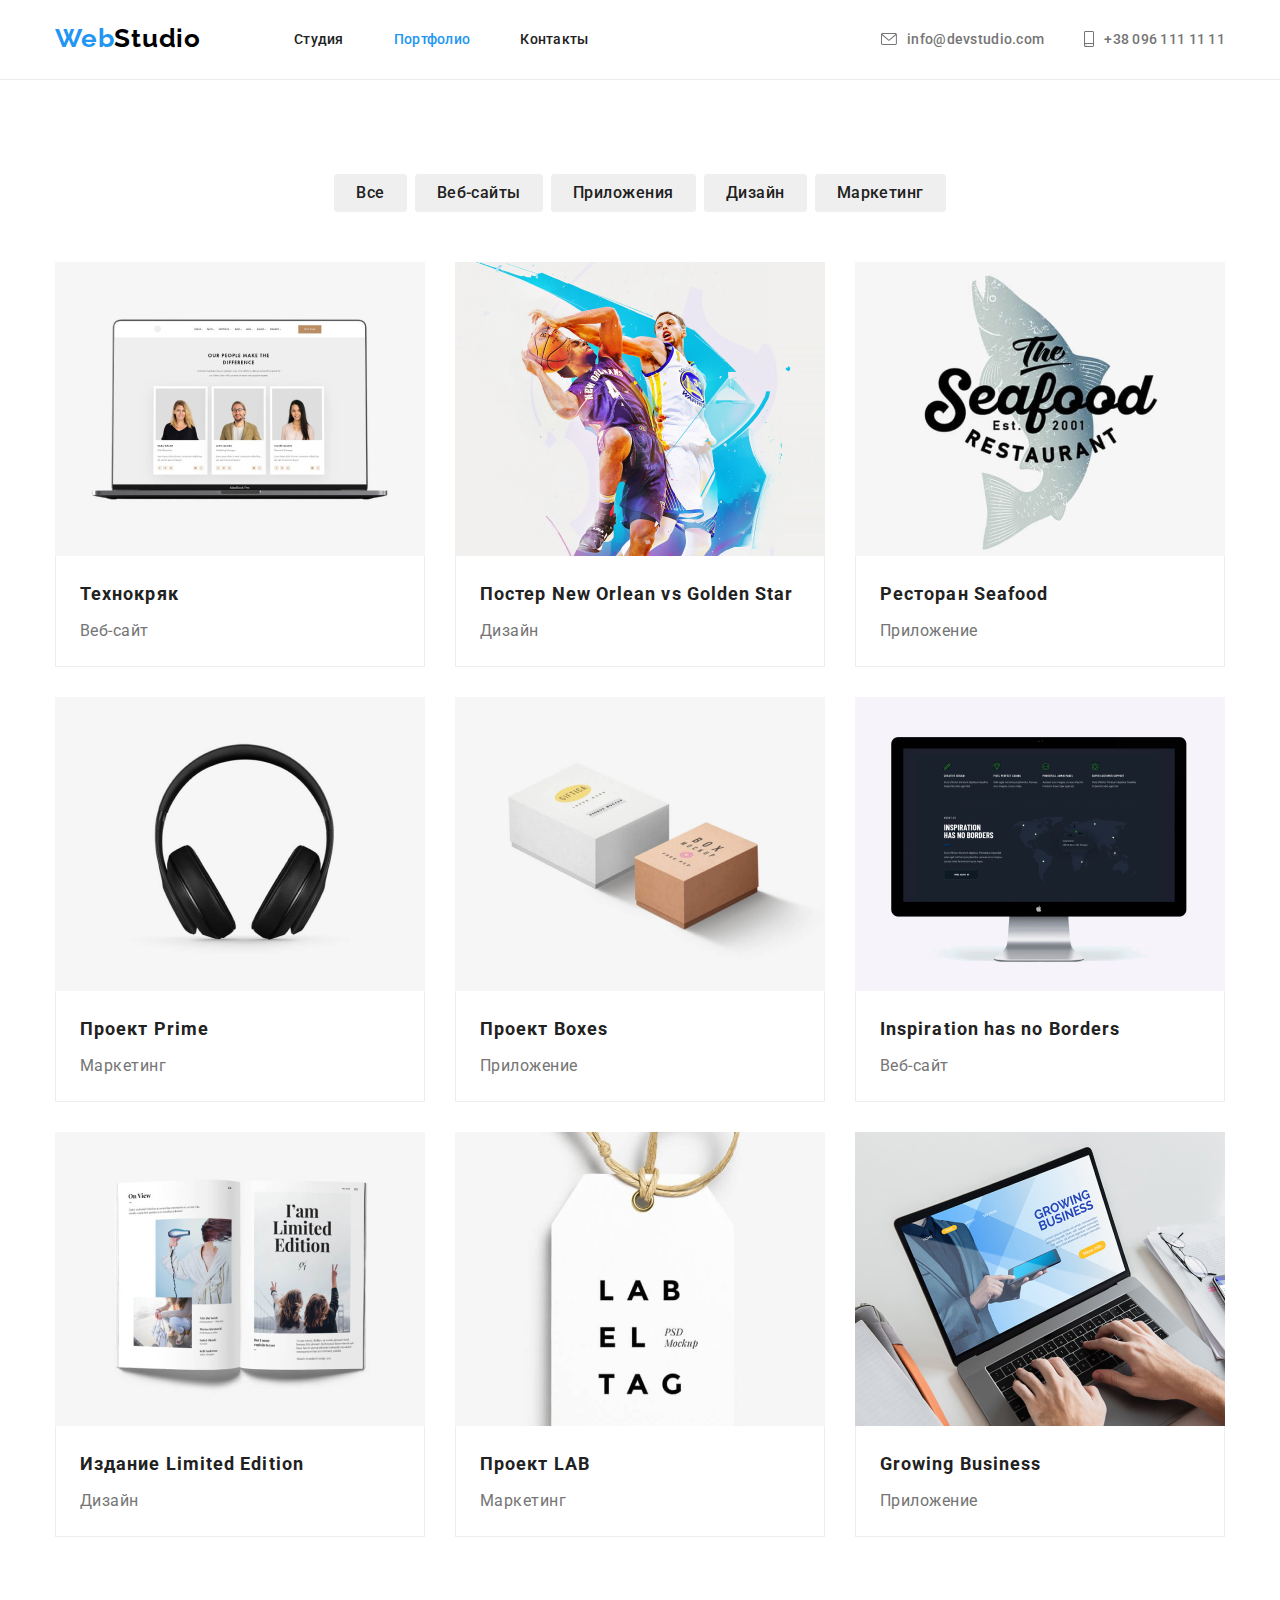
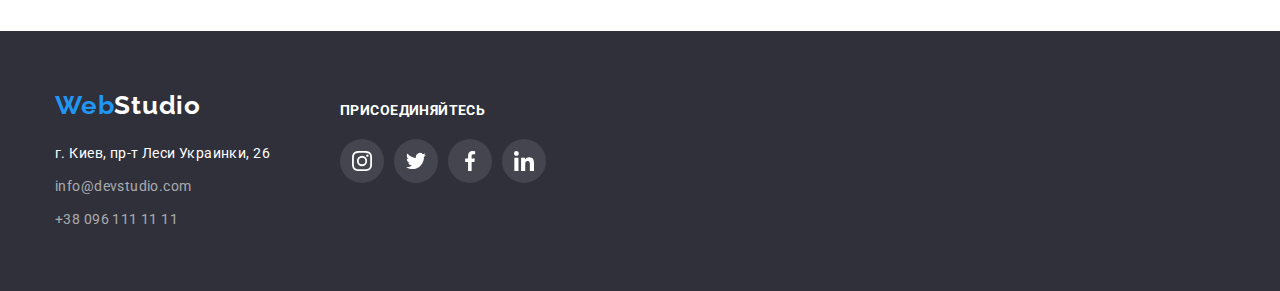
==== portfolio.html @ a2dde5da "Стартовый коммит" ====
<!DOCTYPE html>
<html lang="ru">
<head>
    <meta charset="UTF-8">
    <meta name="viewport" content="width=device-width, initial-scale=1.0">
    <title>Portfolio</title>
    <link rel="stylesheet" href="https://cdnjs.cloudflare.com/ajax/libs/modern-normalize/1.0.0/modern-normalize.css">
    <link href="https://fonts.googleapis.com/css2?family=Raleway:wght@700&family=Roboto:wght@400;500;700;900&display=swap" rel="stylesheet">
    <link rel="stylesheet" href="./css/style.css">
</head>
<body>
    <!--HEADER-->

    <header class="header">
        <div class="container">
        <nav class="navigation">
        <a class="logo" href="./index.html" aria-label="Logotype"> <span class="logo-web">Web</span>Studio</a>
        <ul class="navigation-list">
          <li class="navigation-list-item"><a class="navigation-list-link" href="./index.html">Студия</a></li>
          <li class="navigation-list-item"><a class="navigation-list-link current" href="./portfolio.html">Портфолио</a></li>
          <li class="navigation-list-item"><a class="navigation-list-link " href="">Контакты</a></li>
        </ul>
      </nav>
      <ul class="header-contacts">
          <li class="header-contacts-item"> 
            <a class="header-mail-link" href="mailto:info@devstudio.com">
              <svg class="envelope-svg" width="16px" height="12px">
               <use href="./img/sprite.svg#envelope"></use>
              </svg>
                info@devstudio.com 
            </a>
          </li>
          <li class="header-contacts-item">
            <a class="header-tel-link" href="tel:+380961111111">
              <svg class="smartphone-svg" width="10px" height="16px">
                <use href="./img/sprite.svg#smartphone"></use>
               </svg>
                +38 096 111 11 11
            </a>
          </li>
      </ul>
       </div>
     </header>

      <!-- MAIN -->
      <main>
        <section class="portfolio">
            <div class="container">
            <h1 hidden> Портфолио </h1>
            <ul class="portfolio-filter">
                <li class="button">
                    <button type="button" class="portfolio-filter-btn">Все</button>
                </li>
                <li class="button">
                    <button type="button" class="portfolio-filter-btn" >Веб-сайты</button>
                </li>
                <li class="button">
                    <button type="button" class="portfolio-filter-btn">Приложения</button>
                </li>
                <li class="button">
                    <button type="button" class="portfolio-filter-btn">Дизайн</button>
                </li>
                <li class="button">
                    <button type="button" class="portfolio-filter-btn">Маркетинг</button>
                </li>
            </ul>
            
            <ul class="portfolio-list">
                <li class="portfolio-list-item">
                <a class="portfolio-list-link" href="">
                  <img class="portfolio-list-image" src="./img/project1.jpg" alt="ноутбук" width="370" height="294">
                  <div class="list-container">
                  <h2 class="portfolio-list-title">Технокряк</h2>
                  <p class="portfolio-list-text" >Веб-сайт</p>
                </div>
                </a>
                </li>
                <li  class="portfolio-list-item" >
                <a class="portfolio-list-link" href="">
                  <img src="./img/project2.jpg" alt="баскетболисты" width="370" height="294">
                  <div class="list-container">
                  <h2 class="portfolio-list-title" >Постер <span lang="en"> New Orlean vs Golden Star</span></h2>
                  <p class="portfolio-list-text">Дизайн</p>
                </div>
                </a>
                </li>
                <li class="portfolio-list-item">
                <a class="portfolio-list-link" href="">
                    <img src="./img/project3.jpg" alt="акула" width="370" height="294">
                    <div class="list-container">
                    <h2  class="portfolio-list-title" >Ресторан <span lang="en">Seafood</span></h2>
                    <p class="portfolio-list-text">Приложение</p>
                </div>
                </a>
                </li>
                <li class="portfolio-list-item">
                <a class="portfolio-list-link" href="">
                    <img src="./img/project4.jpg" alt="наушники" width="370" height="294">
                    <div class="list-container">
                    <h2 class="portfolio-list-title" >Проект <span lang="en">Prime</span></h2>
                    <p class="portfolio-list-text">Маркетинг</p>
                </div>
                </a>
                </li>
                <li class="portfolio-list-item">
                <a class="portfolio-list-link" href="">
                    <img src="./img/project5.jpg" alt="коробки" width="370" height="294">
                    <div class="list-container">
                    <h2 class="portfolio-list-title" >Проект <span lang="en">Boxes</span></h2>
                    <p class="portfolio-list-text">Приложение</p>
                </div>
                </a>
                </li>
            
                <li class="portfolio-list-item">
                <a class="portfolio-list-link" href="">
                    <img src="./img/project6.jpg" alt="монитор" width="370" height="294">
                    <div class="list-container">
                    <h2 class="portfolio-list-title"  lang="en">Inspiration has no Borders</h2>
                    <p class="portfolio-list-text">Веб-сайт</p>
                </div>
                </a>
                </li>
                <li class="portfolio-list-item">
                    <a class="portfolio-list-link" href="">
                    <img src="./img/project7.jpg" alt="журнал" width="370" height="294">
                    <div class="list-container">
                    <h2 class="portfolio-list-title" >Издание <span lang="en"> Limited Edition</span></h2>
                    <p class="portfolio-list-text">Дизайн</p>
                </div>
                </a>
                </li>
                <li class="portfolio-list-item">
                    <a class="portfolio-list-link" href="">
                    <img src="./img/project8.jpg" alt="ярлык" width="370" height="294">
                    <div class="list-container">
                    <h2 class="portfolio-list-title" >Проект <span lang="en"> LAB </span></h2>
                    <p class="portfolio-list-text">Маркетинг</p>
                </div>
                </a>
                </li>
                <li class="portfolio-list-item">
                 <a class="portfolio-list-link" href="">
                    <img src="./img/project9.jpg" alt="работают на ноутбуке" width="370" height="294">
                    <div class="list-container">
                    <h2 class="portfolio-list-title" lang="en">Growing Business</h2>
                    <p class="portfolio-list-text">Приложение</p>
                </div>
                </a>
                </li>
            </ul>
        </div>
        </section>
      </main>

       <!--FOOTER-->

       <footer class="footer">
        <div class="container container-footer">
          <div class="footer-contacts">
          <a class="logo webstudio" href="./index.html" aria-label="Logotype"><span class="logo-web">Web</span><span class="logo-footer">Studio</span></a>
          <address class="address">
           
            <ul class="address-footer">
              <li class="address-footer-item"> г. Киев, пр-т Леси Украинки, 26</li>
              <li class="address-footer-item"><a class="footer-mail-link" href="mailto:info@devstudio.com">info@devstudio.com</a></li>
              <li class="address-footer-item"><a class="footer-tel-link" href="tel:+380961111111">+38 096 111 11 11</a> </li>
           </ul>       
        </address>
      </div>
        <div class="footer-connections">
          <h2>присоединяйтесь</h2>
          <ul class="social-list-footer">
            <li class="item-link-footer"><a class="social-link-footer" href=""><svg class="social-svg" width="20px" height="20px">
              <use href="./img/sprite.svg#instagram"></use>
            </svg></a></li>
            <li class="item-link-footer"><a class="social-link-footer" href=""><svg class="social-svg" width="20px" height="20px">
              <use href="./img/sprite.svg#twitter"></use>
            </svg></a></li>
            <li class="item-link-footer"><a class="social-link-footer" href=""><svg class="social-svg" width="20px" height="20px">
              <use href="./img/sprite.svg#facebook"></use>
            </svg></a></li>
            <li class="item-link-footer"><a class="social-link-footer" href=""><svg class="social-svg" width="20px" height="20px">
              <use href="./img/sprite.svg#linkedin"></use>
            </svg></a></li>
          </ul>
          </div>
      </div>
      </footer>
</body>
</html>
---- css/style.css ----
:root {
    --main-font: "Roboto", sans-serif;
    --secondary-font: "Raleway", sans-serif;
    --primary-text-color: #757575;
    --secondary-text-color: #212121;
    --title-text-color: #FFFFFF;
    --accent-color: #2196F3;
    --bg-color: #2F303A;
    }    

    *,
    *::before,
    *::after {
      margin: 0;
      padding: 0;
    }

body {
    font-family: var(--main-font);
    font-style: normal;

}
ul{
      list-style: none;
}

a{
    text-decoration: none;
}

img{
    display: block;
}
    

.container{
    margin-left: auto;
    margin-right: auto;
    width: 1200px;
    padding-right: 15px ;
    padding-left: 15px;
    }

/*-----START HEADER-------*/

.header{
    height: 80px;
    padding: 24px 0px;
    border-bottom: 1px solid #ececec;
}

.header .container{
    display: flex;
    }
    
.logo{
    font-family: var(--secondary-font);
    font-weight: 700;
    font-size: 26px;
    line-height: 1,20;
    letter-spacing: 0.03em;
    color: #000000;
    
}
.logo-web{
    color: var(--accent-color);
}

.navigation{
    display: flex;
    align-items: center;
    
    
}
.navigation-list{
    display: flex;
    margin-left: 93px;
}

.navigation-list-item{

    margin-right: 50px;
    }
.navigation-list-item:last-child{
    margin-right: 0;
}
.navigation .navigation-list-link.current{
    color: var(--accent-color);
   }


.navigation-list-link{
    
    font-weight: 500;
    font-size: 14px;
    line-height: 1,15;
    letter-spacing: 0.02em;
    color: var(--secondary-text-color);
}

 

.navigation-list-link:hover,
.navigation-list-link:focus{
color: var(--accent-color); 
}
 
.header-contacts{
    display: flex;
    align-items: center;
    margin-left:auto;
    }

.header-contacts-item{
    
    margin-right: 40px;
    
}


.header-contacts-item:last-child{
margin-right: 0;
}

.header-mail-link{
    display: flex;
    align-items: center;
}
.envelope-svg{
    
    margin-right: 10px;
    fill: currentcolor;
    
}
.header-tel-link{
    display: flex;
    align-items: center;
}
.smartphone-svg{
    margin-right: 10px;
    fill: currentcolor;
}
.envelope-svg:hover,
.envelope-svg:focus,
.smartphone-svg:hover,
.smartphone-svg:focus{

    fill: var(--accent-color);
}

.header-tel-link,
.header-mail-link{
font-weight: 500;
font-size: 14px;
line-height: 1,15;
letter-spacing: 0.02em;
color: var(--primary-text-color);
}


.header-tel-link:hover,
.header-tel-link:focus,
.header-mail-link:hover,
.header-mail-link:focus {
color: var(--accent-color);
}

/*------END HEADER--------*/

/*--------START HERO----------*/

.overlay{
    height: 600px;
    max-width: 1600px;
    margin-left: auto;
    margin-right: auto;
    background-color: #C4C4C4;
    background-image: linear-gradient(
      to right,
      rgba(47, 48, 58, 0.4),
      rgba(47, 48, 58, 0.4)
    ),
     url(../img/bground.jpg);
    background-repeat: no-repeat;
    background-size: cover;
    background-position: center;
}
.hero{
    padding-top: 200px;
    text-align: center;
 
 
}

.hero-title{
    margin-bottom: 30px;
 

    font-size: 44px;
    line-height: 1.37;
    text-align: center;
    letter-spacing: 0.06em;
    text-transform: uppercase;
    color: var(--title-text-color);
    font-weight: 900;
}
.hero-button{
display: inline-block;
 border: 0px;
 border-radius: 4px;
padding: 11px 32px;
box-shadow: 0px 4px 4px rgba(0, 0, 0, 0.15);
border-radius: 4px;
min-width: 200px;

font-weight: 700;
font-size: 16px;
line-height: 1.88;
align-items: center;
letter-spacing: 0.06em;
color: var(--title-text-color);
background-color:var(--accent-color);
}


/*--------END HERO------------*/

/*--------START FEATURES-------*/
.features{
  padding-top: 94px;  
  padding-bottom: 94px ;
}
.features-list{
    display: flex; 
}
.features-list-item::before {
    display: block; 
    content: '';
    height: 120px;
    background: #f5f4fa;
    border-radius: 4px;
    margin-bottom: 30px;
    background-repeat: no-repeat;
    background-position: center;
  }

  .icon-1::before {
    background-image: url(../img/antenna.svg);
  }
  .icon-2::before {
    background-image: url(../img/clock.svg);
  }
  .icon-3::before {
    background-image: url(../img/diagram.svg);
  }
  .icon-4::before {
    background-image: url(../img/astronaut.svg);
  }
  

.features-list-item:not(:last-child){
    margin-right:30px;
}

.features-list-item{
    
    width: 270px;
    }


.features-subtitle{
margin-bottom: 10px; 

font-weight: 700;
font-size: 14px;
line-height: 1.50;
letter-spacing: 0.03em;
text-transform: uppercase;
color: var(--secondary-text-color);
}
.features-text{
  
font-weight: 400;
font-size: 14px;
line-height: 1.73;
letter-spacing: 0.03em;
color: var(--primary-text-color);
}

/*--------END FEATURES-------*/

/*------START WHAT WE DO----------*/

.examples{
    padding-bottom: 94px;
     
}

.examples-list{
    display: flex;
    justify-content: space-between;
}
.examples-titles{
margin-bottom: 50px;

font-weight: 700;
font-size: 36px;
line-height: 1.17;
text-align: center;
letter-spacing: 0.03em;
color: var(--secondary-text-color);
}

/*------END WHAT WE DO----------*/

/*------START OUR TEAM----------*/

.team{
    padding-top: 94px;
    padding-bottom: 94px;
    background: #F5F4FA;
    
}

.team-title{

margin-bottom: 50px;


font-weight: 700;
font-size: 36px;
line-height: 1.17;
text-align: center;
letter-spacing: 0.03em;
color: var(--secondary-text-color);
}

.team-list{
    display: flex;
    justify-content: space-between;
}
.teammate-item{
    


    background: #FFFFFF;
    box-shadow: 0px 1px 3px rgba(0, 0, 0, 0.12), 0px 1px 1px rgba(0, 0, 0, 0.14),
    0px 2px 1px rgba(0, 0, 0, 0.2);
    border-radius: 0px 0px 4px 4px;
}

.teammate-item h3{
    
 text-align: center;

}
.teammate-name{
margin-top: 30px;
margin-bottom: 10px;

font-weight: 500;
font-size: 16px;
line-height: 1.19;
letter-spacing: 0.03em;
color: var(--secondary-text-color);
}
.teammate-position{
margin-bottom: 16px;
font-weight: 400;
font-size: 16px;
line-height: 1.19;
letter-spacing: 0.03em;
text-align: center;
color: var(--primary-text-color);
}
.social-list {

    display: flex;
    justify-content: space-evenly;
    padding: 0;
    margin: 0;
  
  }
  
  .social-list-link {
    display: flex;
    justify-content: center;
    align-items: center;
    width: 44px;
    height: 44px;
    border-radius: 50%;
    fill: #AFB1B8;
  
  }
  
  .social-list-link:hover,
  .social-list-link:focus {
  
    background-color: var(--accent-color);
  
  }
  
  .social-list-link:hover .social-svg,
  .social-list-link:focus .social-svg {
  
    fill: #ffffff;
  }
  
.description-container{
    padding-bottom: 30px;
}

/*------END OUR TEAM----------*/

/*--------START CLIENTS--------*/
.clients-section {
    padding-bottom: 94px;
    padding-top: 94px ;
}
  
.clients-title {
    font-weight: bold;
    font-size: 36px;
    line-height: 1.16;
    letter-spacing: 0.03em;
    color: var(--secondary-text-color);
    text-align: center;
    margin: 0px;
    padding: 0px;
    margin-bottom: 50px;
    
  }
  .clients-list {
    display: flex;
    justify-content: space-between;
    margin: 0px;
    padding: 0px;
  }
  .clients-item {
        
    Width: 170px;
    Height: 90px;
  }
  .clients-link:hover,
  .clients-link:focus {
    border: 1px solid var(--accent-color);
    border-radius: 4px;
    color: var(--accent-color);
    
  }
  .clients-link {
    display: flex;
    justify-content: center;
    align-items: center;
    Width: 170px;
    Height: 90px;
    color: #757575;
    border: 1px solid #AFB1B8;
    border-radius: 4px;
  }
  .clients-icon {
    fill: currentcolor;
  }
  
/*--------END CLIENTS---------*/

/*------STARt FOOTER---------*/

.footer{
  background-color: var(--bg-color);
}
.container-footer{
    display: flex;
    margin-left: auto;
    margin-right: auto;
    padding-bottom: 60px;
    padding-top: 60px;
}
.footer-contacts{
    margin-right: 70px;
}

.logo-footer{
    color: #FFFFFF;
}
.webstudio{
    display:block ;
    margin-bottom: 20px;
}

.address-footer-item:not(:last-child){
    margin-bottom: 9px;

    }

.footer address{

font-style: normal;
}
.address{
font-weight: 400;
font-size: 14px;
line-height: 1.72;
letter-spacing: 0.03em;
color: var(--title-text-color);
}
.footer-mail-link{
font-weight: 400;
font-size: 14px;
line-height: 1.72;
letter-spacing: 0.03em;
color: rgba(255, 255, 255, 0.6);
}
.footer-tel-link{
font-weight: 400;
font-size: 14px;
line-height: 1.72;
letter-spacing: 0.03em;
color: rgba(255, 255, 255, 0.6);

}

    
    

.footer-connections h2 {
    margin: 0;
    padding: 0;
    padding-top: 12px;
    margin-bottom: 20px;
    
    font-weight: bold;
    font-size: 14px;
    line-height: 1.14;
    letter-spacing: 0.03em;
    text-transform: uppercase;
     color: var(--title-text-color);
  }
  .social-list-footer {
    display: flex;
    justify-content: space-evenly;
    padding: 0;
    margin: 0;
  
  }
  .social-link-footer {
    display: flex;
    justify-content: center;
    align-items: center;
    width: 44px;
    height: 44px;
    border-radius: 50%;
    background-color: rgba(255, 255, 255, 0.1);
    fill: var(--title-text-color);
  }
  .item-link-footer:not(:last-child) {
    margin-right: 10px;
  }
  .social-link-footer:hover,
  .social-link-footer:focus {
    background-color: var(--accent-color);

  }
/*------END FOOTER---------*/

/*------START PORTFOLIO---------*/


.portfolio{
  padding-top: 94px;
  padding-bottom:94px;
}
.portfolio-filter{
  display: flex;
  justify-content: center;
  margin-bottom: 50px;

}

.portfolio-filter-btn{
  display: inline-block; 
  border: 0px;
  border-radius: 4px;
  padding-top: 6px;
  padding-bottom: 6px;
  padding-right: 22px;
  padding-left: 22px;

  font-weight: 500;
  font-size: 16px;
  line-height: 1.625;
  text-align: center;
  letter-spacing: 0.03em;
  color: var(--secondary-text-color);   
 
  
 }
    .portfolio-filter-btn:hover,
    .portfolio-filter-btn:focus{
    color: var(--title-text-color);
    background-color: var(--accent-color);
    box-shadow: 0px 1px 1px rgba(0, 0, 0, 0.12), 0px 4px 4px rgba(0, 0, 0, 0.06),
    1px 4px 6px rgba(0, 0, 0, 0.16);
    }

.button{
    
    background: #F5F4FA;
    border-radius: 4px;
}     



    .button:not(:last-child){
        margin-right: 8px;
    }
 
    

.portfolio-list{
    display: flex;
    flex-wrap: wrap;
    margin-left: auto;
    margin-right: auto;
    }

.portfolio-list-item{
    width: 370px;
    margin-right: 30px;
    margin-bottom: 30px;   
    
}


.portfolio-list-link{
  display: block;
}
.portfolio-list-link:hover,
.portfolio-list-link:focus{
  box-shadow: 0px 1px 1px rgba(0, 0, 0, 0.12), 0px 4px 4px rgba(0, 0, 0, 0.06),
  1px 4px 6px rgba(0, 0, 0, 0.16);
}
.portfolio-list-item:nth-child(3n){
    margin-right: 0px;
}
.portfolio-list-item:nth-last-child(-n + 3){
    margin-bottom: 0px;
}
.portfolio-list-item h2{
    margin-bottom: 0px;
  padding-top: 20px;
  padding-left: 24px;
  padding-right: 24px;
}
.portfolio-list-item p{
    margin-bottom: 0px;
  margin-top: 4px;
  padding-left: 24px;
  padding-right: 24px;
  padding-bottom: 20px;
  
}

.list-container{
    border-top: 0px solid #eeeeee;;
    border-left:  1px solid #eeeeee;
    border-right:  1px solid #eeeeee;
    border-bottom:  1px solid #eeeeee;
    
    
}

 .portfolio-list-title{
font-weight: 700;
font-size: 18px;
line-height: 2;
letter-spacing: 0.06em;
color: var(--secondary-text-color);
}
.portfolio-list-text{
font-weight: 400;
font-size: 16px;
line-height: 1.875;
letter-spacing: 0.03em;
color: var(--primary-text-color);
}


/*------END PORTFOLIO---------*/
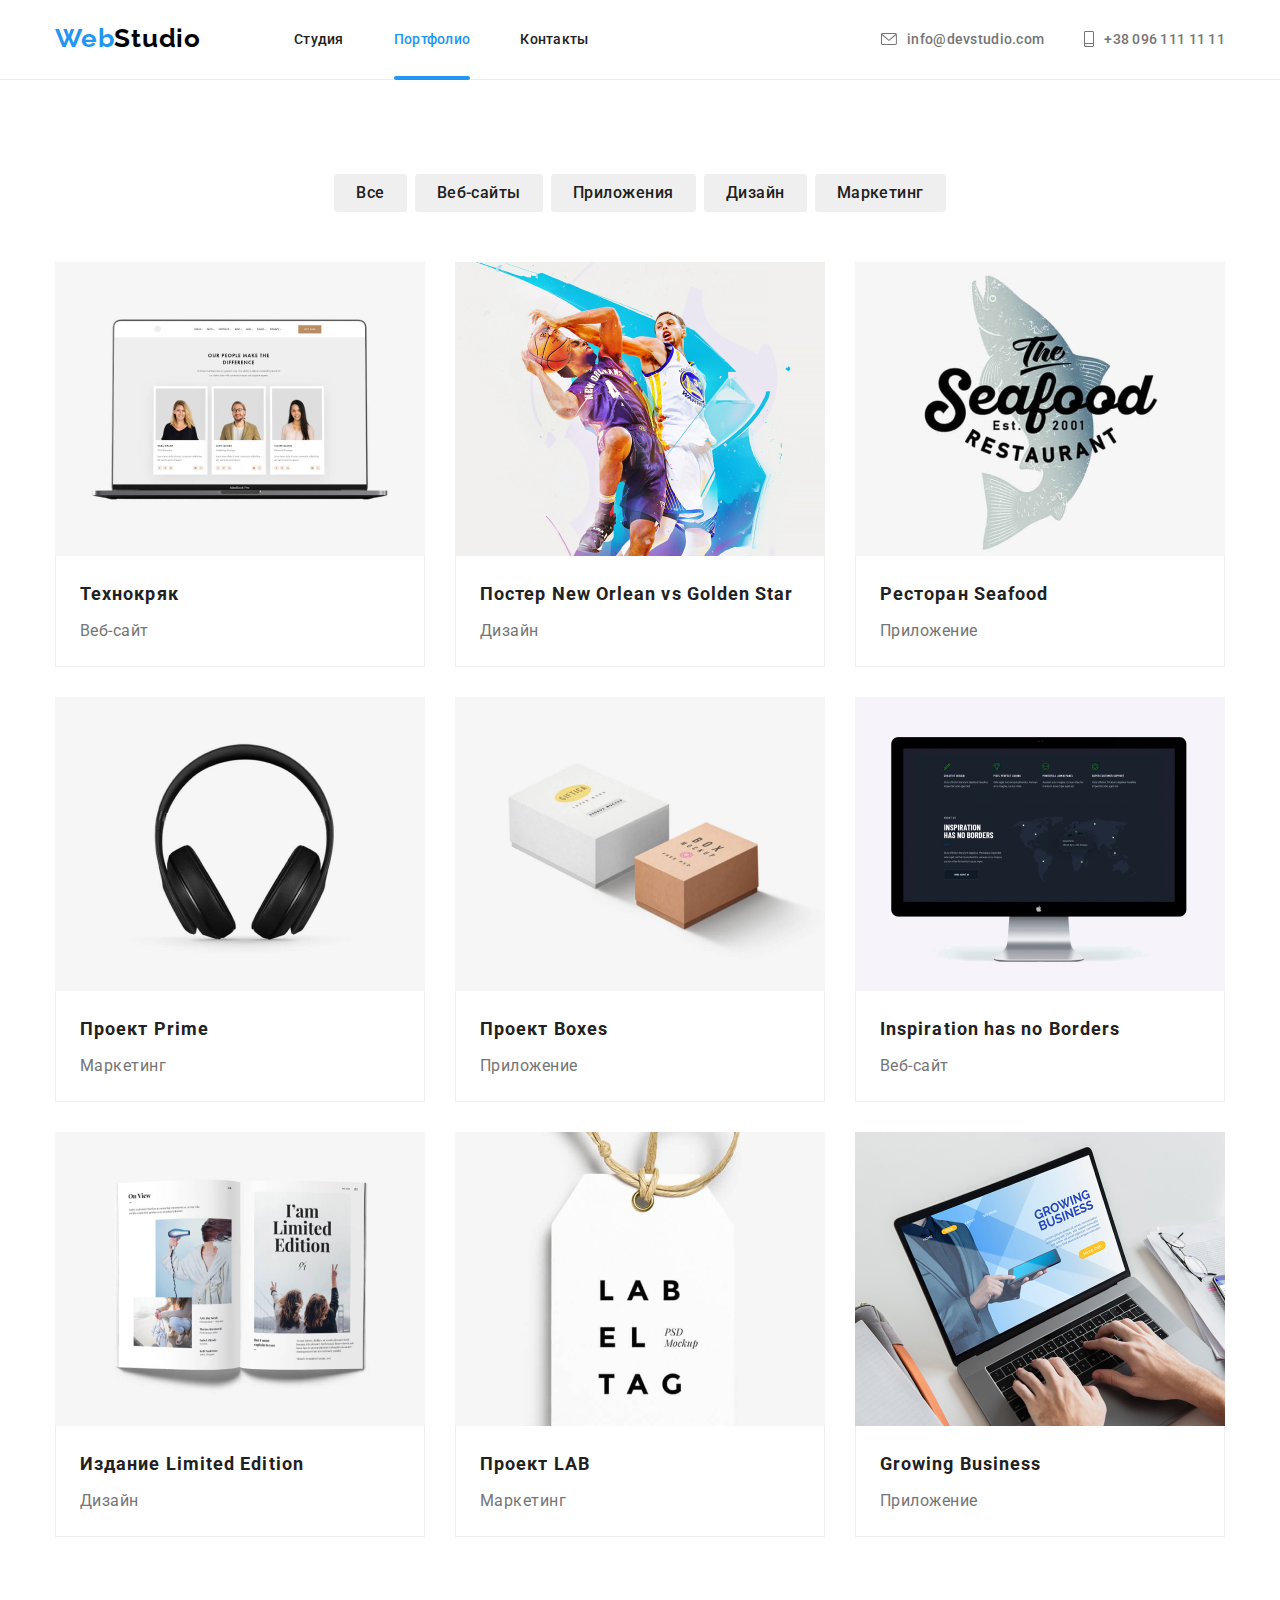
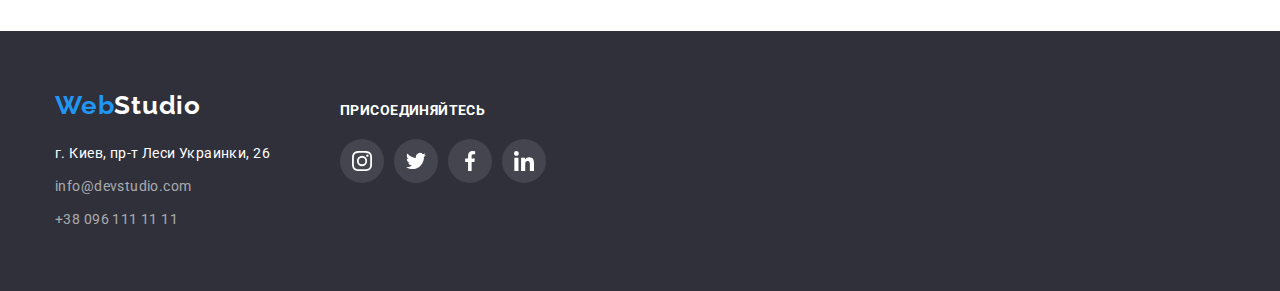
==== commit 080badbd: "Позиционирует текст на карточках, добавляет оверлей на карточки портфолио" ====
--- a/portfolio.html
+++ b/portfolio.html
@@ -68,7 +68,12 @@
             <ul class="portfolio-list">
                 <li class="portfolio-list-item">
                 <a class="portfolio-list-link" href="">
+                  <div class="wrapper-portfolio" >
                   <img class="portfolio-list-image" src="./img/project1.jpg" alt="ноутбук" width="370" height="294">
+                  <div class="overlay-portfolio">
+                    <p class="overlay-text-portfolio">Технокряк это современная площадка распространения коронавируса. Компании используют эту платформу для цифрового шпионажа и атак на защищённые сервера конкурентов.</p>
+                  </div>
+                </div>
                   <div class="list-container">
                   <h2 class="portfolio-list-title">Технокряк</h2>
                   <p class="portfolio-list-text" >Веб-сайт</p>
--- a/css/style.css
+++ b/css/style.css
@@ -82,6 +82,8 @@
 .navigation-list-item{
 
     margin-right: 50px;
+    position: relative;
+    
     }
 .navigation-list-item:last-child{
     margin-right: 0;
@@ -98,6 +100,20 @@
     line-height: 1,15;
     letter-spacing: 0.02em;
     color: var(--secondary-text-color);
+    transition-duration: 250ms;
+  transition-timing-function: cubic-bezier(0.4, 0, 0.2, 1);
+    
+}
+.navigation-list-link.current::after{
+  content: "";
+  display: flex;
+  width: 100%;
+  position: absolute;
+  bottom: -32px;
+  left: 0;
+  height: 4px;
+  background: #2196F3;
+  border-radius: 2px;
 }
 
  
@@ -157,6 +173,8 @@
 line-height: 1,15;
 letter-spacing: 0.02em;
 color: var(--primary-text-color);
+transition-duration: 250ms;
+  transition-timing-function: cubic-bezier(0.4, 0, 0.2, 1);
 }
 
 
@@ -312,6 +330,34 @@
 letter-spacing: 0.03em;
 color: var(--secondary-text-color);
 }
+.wrapper-examples{
+  position: relative;
+}
+
+.overlay-examples{
+  position: absolute;
+  bottom: 0;
+  left: 0;
+  display: flex;
+  width: 100%;
+  height: 70px;
+  background: rgba(47, 48, 58, 0.8);
+}
+.text-overlay-examples{
+  display: flex;
+  justify-content: center;
+  align-items: center;
+  font-family: Roboto;
+  font-style: normal;
+  font-weight: bold;
+  font-size: 14px;
+  line-height: 1.142;
+  text-align: center;
+  letter-spacing: 0.03em;
+  text-transform: uppercase;
+  color: var(--title-text-color);
+  margin: 0 auto;
+}
 
 /*------END WHAT WE DO----------*/
 
@@ -392,6 +438,9 @@
     height: 44px;
     border-radius: 50%;
     fill: #AFB1B8;
+    transition-duration: 250ms;
+    transition-timing-function: cubic-bezier(0.4, 0, 0.2, 1);
+
   
   }
   
@@ -459,6 +508,9 @@
     color: #757575;
     border: 1px solid #AFB1B8;
     border-radius: 4px;
+    transition-duration: 250ms;
+    transition-timing-function: cubic-bezier(0.4, 0, 0.2, 1);
+
   }
   .clients-icon {
     fill: currentcolor;
@@ -554,6 +606,9 @@
     border-radius: 50%;
     background-color: rgba(255, 255, 255, 0.1);
     fill: var(--title-text-color);
+    transition-duration: 250ms;
+    transition-timing-function: cubic-bezier(0.4, 0, 0.2, 1);
+
   }
   .item-link-footer:not(:last-child) {
     margin-right: 10px;
@@ -593,7 +648,10 @@
   line-height: 1.625;
   text-align: center;
   letter-spacing: 0.03em;
-  color: var(--secondary-text-color);   
+  color: var(--secondary-text-color);
+  transition-duration: 250ms;
+  transition-timing-function: cubic-bezier(0.4, 0, 0.2, 1);
+   
  
   
  }
@@ -629,12 +687,18 @@
 .portfolio-list-item{
     width: 370px;
     margin-right: 30px;
-    margin-bottom: 30px;   
-    
-}
-
-
-.portfolio-list-link{
+    margin-bottom: 30px;
+  }
+
+.portfolio-list-item:hover .overlay-portfolio{
+  opacity: 1;
+  visibility: visible;
+  pointer-events: auto;
+  transform: translateY(0%);
+
+  }
+
+  .portfolio-list-link{
   display: block;
 }
 .portfolio-list-link:hover,
@@ -662,6 +726,39 @@
   padding-bottom: 20px;
   
 }
+.wrapper-portfolio{
+  position: relative;
+  overflow: hidden;
+}
+.overlay-portfolio{
+  
+  position: absolute;
+    top: 0;
+    left: 0;
+    display: flex;
+    width: 100%;
+    height: 100%;
+    background: rgba(33, 150, 243, 0.9);
+    margin: 0;
+    padding: 63px 24px;
+    transform: translateY(100%);
+    transition-duration: 250ms;
+    transition-timing-function: cubic-bezier(0.4, 0, 0.2, 1);
+    opacity: 0;
+    visibility: hidden;
+    pointer-events: none;
+}
+.overlay-text-portfolio{
+    font-family: Roboto;
+    font-style: normal;
+    font-weight: normal;
+    font-size: 18px;
+    line-height: 1.555;
+    letter-spacing: 0.03em;
+    color: var(--title-text-color);
+    margin-top: 0px;
+    margin-bottom: 0px;
+  }
 
 .list-container{
     border-top: 0px solid #eeeeee;;
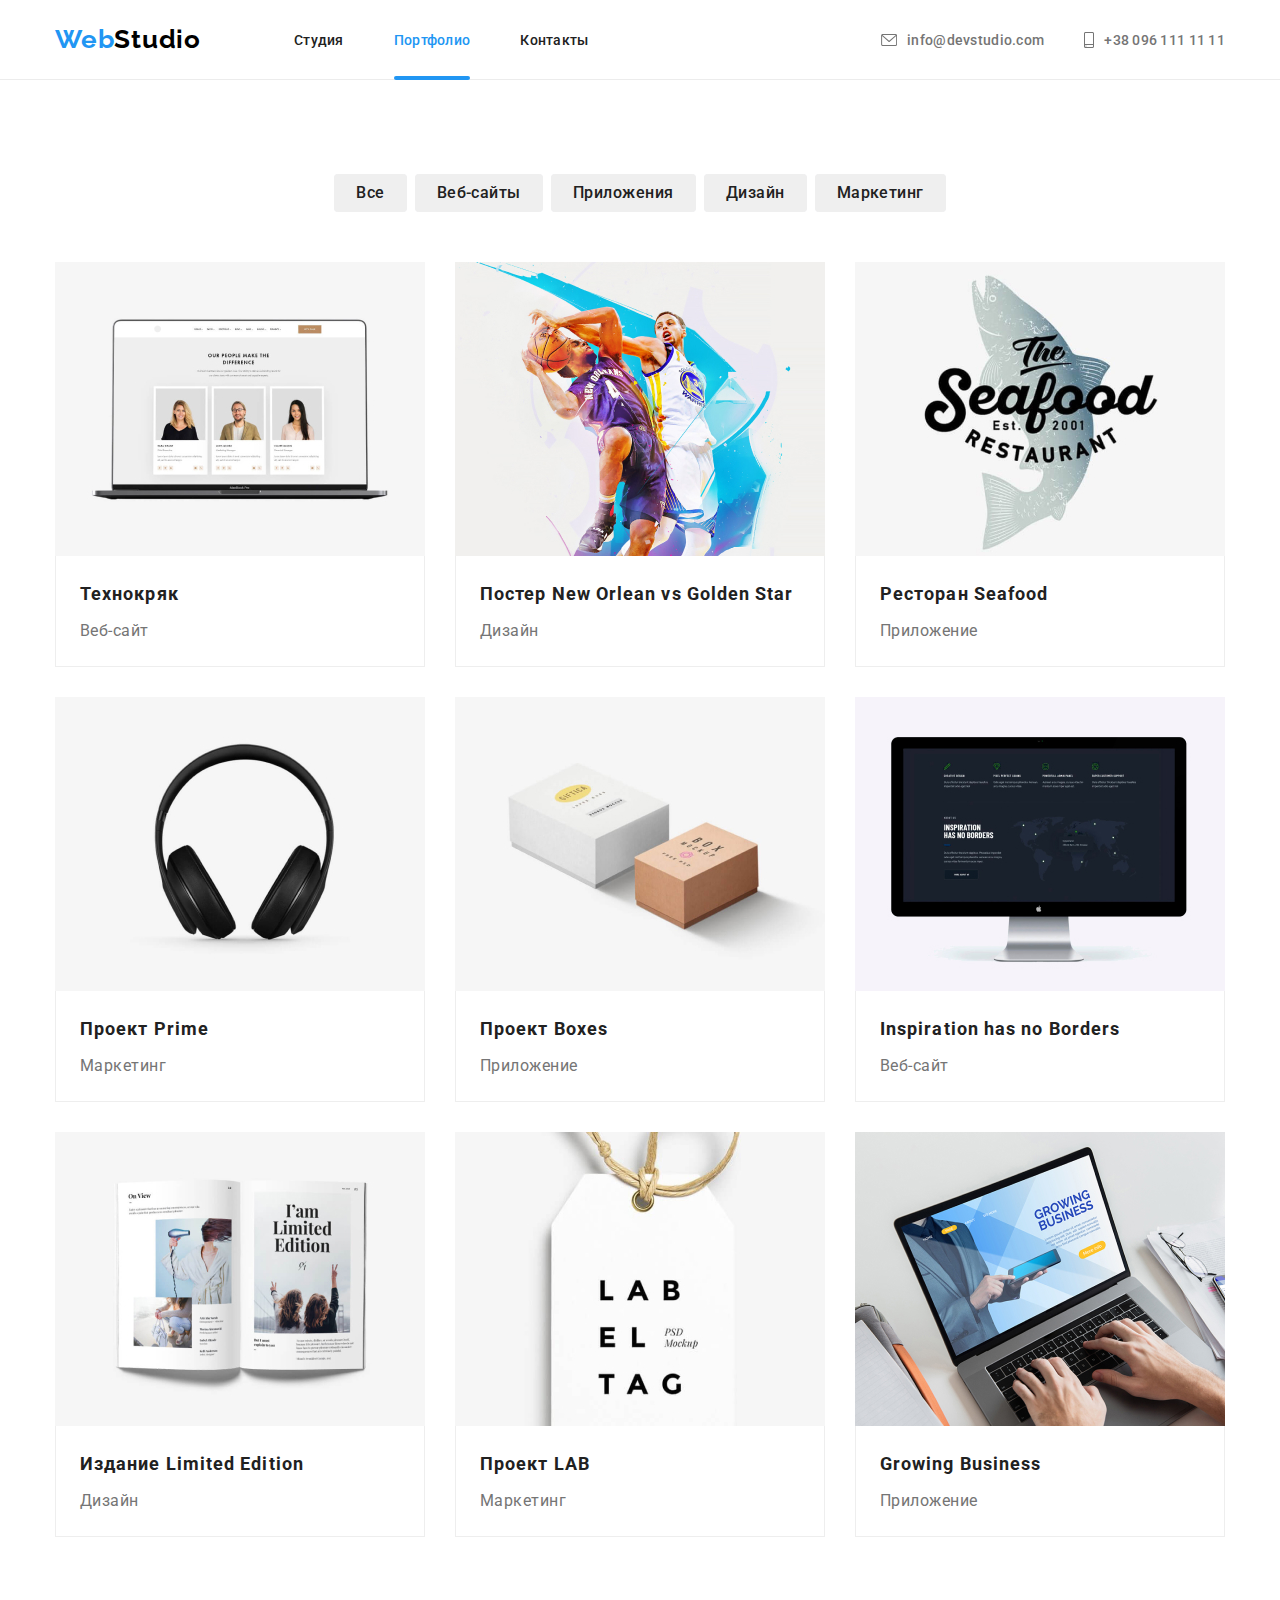
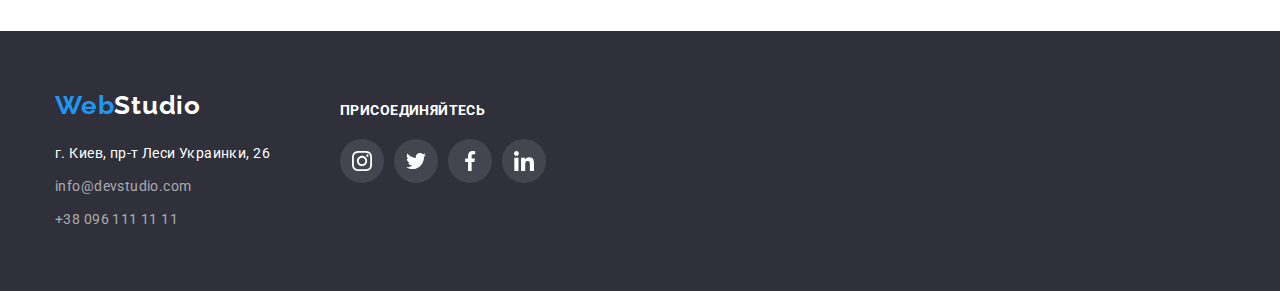
==== commit c4c5f8c7: "Добавляет оверлей на все карточки портфолио и эффект фокуса" ====
--- a/portfolio.html
+++ b/portfolio.html
@@ -82,7 +82,12 @@
                 </li>
                 <li  class="portfolio-list-item" >
                 <a class="portfolio-list-link" href="">
+                  <div class="wrapper-portfolio" >
                   <img src="./img/project2.jpg" alt="баскетболисты" width="370" height="294">
+                  <div class="overlay-portfolio">
+                    <p class="overlay-text-portfolio">Технокряк это современная площадка распространения коронавируса. Компании используют эту платформу для цифрового шпионажа и атак на защищённые сервера конкурентов.</p>
+                  </div>
+                </div>
                   <div class="list-container">
                   <h2 class="portfolio-list-title" >Постер <span lang="en"> New Orlean vs Golden Star</span></h2>
                   <p class="portfolio-list-text">Дизайн</p>
@@ -91,7 +96,12 @@
                 </li>
                 <li class="portfolio-list-item">
                 <a class="portfolio-list-link" href="">
+                  <div class="wrapper-portfolio" >
                     <img src="./img/project3.jpg" alt="акула" width="370" height="294">
+                    <div class="overlay-portfolio">
+                      <p class="overlay-text-portfolio">Технокряк это современная площадка распространения коронавируса. Компании используют эту платформу для цифрового шпионажа и атак на защищённые сервера конкурентов.</p>
+                    </div>
+                  </div>
                     <div class="list-container">
                     <h2  class="portfolio-list-title" >Ресторан <span lang="en">Seafood</span></h2>
                     <p class="portfolio-list-text">Приложение</p>
@@ -100,7 +110,12 @@
                 </li>
                 <li class="portfolio-list-item">
                 <a class="portfolio-list-link" href="">
+                  <div class="wrapper-portfolio" >
                     <img src="./img/project4.jpg" alt="наушники" width="370" height="294">
+                    <div class="overlay-portfolio">
+                      <p class="overlay-text-portfolio">Технокряк это современная площадка распространения коронавируса. Компании используют эту платформу для цифрового шпионажа и атак на защищённые сервера конкурентов.</p>
+                    </div>
+                  </div>
                     <div class="list-container">
                     <h2 class="portfolio-list-title" >Проект <span lang="en">Prime</span></h2>
                     <p class="portfolio-list-text">Маркетинг</p>
@@ -109,7 +124,12 @@
                 </li>
                 <li class="portfolio-list-item">
                 <a class="portfolio-list-link" href="">
+                  <div class="wrapper-portfolio" >
                     <img src="./img/project5.jpg" alt="коробки" width="370" height="294">
+                    <div class="overlay-portfolio">
+                      <p class="overlay-text-portfolio">Технокряк это современная площадка распространения коронавируса. Компании используют эту платформу для цифрового шпионажа и атак на защищённые сервера конкурентов.</p>
+                    </div>
+                  </div>
                     <div class="list-container">
                     <h2 class="portfolio-list-title" >Проект <span lang="en">Boxes</span></h2>
                     <p class="portfolio-list-text">Приложение</p>
@@ -119,34 +139,57 @@
             
                 <li class="portfolio-list-item">
                 <a class="portfolio-list-link" href="">
+                  <div class="wrapper-portfolio" >
                     <img src="./img/project6.jpg" alt="монитор" width="370" height="294">
+                    <div class="overlay-portfolio">
+                      <p class="overlay-text-portfolio">Технокряк это современная площадка распространения коронавируса. Компании используют эту платформу для цифрового шпионажа и атак на защищённые сервера конкурентов.</p>
+                    </div>
+                  </div>
                     <div class="list-container">
                     <h2 class="portfolio-list-title"  lang="en">Inspiration has no Borders</h2>
                     <p class="portfolio-list-text">Веб-сайт</p>
                 </div>
                 </a>
                 </li>
+
                 <li class="portfolio-list-item">
                     <a class="portfolio-list-link" href="">
+                      <div class="wrapper-portfolio">
                     <img src="./img/project7.jpg" alt="журнал" width="370" height="294">
+                    <div class="overlay-portfolio">
+                      <p class="overlay-text-portfolio">Технокряк это современная площадка распространения коронавируса. Компании используют эту платформу для цифрового шпионажа и атак на защищённые сервера конкурентов.</p>
+                    </div>
+                  </div>
                     <div class="list-container">
                     <h2 class="portfolio-list-title" >Издание <span lang="en"> Limited Edition</span></h2>
                     <p class="portfolio-list-text">Дизайн</p>
                 </div>
                 </a>
                 </li>
+
                 <li class="portfolio-list-item">
                     <a class="portfolio-list-link" href="">
+                      <div class="wrapper-portfolio">
                     <img src="./img/project8.jpg" alt="ярлык" width="370" height="294">
+                    <div class="overlay-portfolio">
+                      <p class="overlay-text-portfolio">Технокряк это современная площадка распространения коронавируса. Компании используют эту платформу для цифрового шпионажа и атак на защищённые сервера конкурентов.</p>
+                    </div>
+                  </div>
                     <div class="list-container">
                     <h2 class="portfolio-list-title" >Проект <span lang="en"> LAB </span></h2>
                     <p class="portfolio-list-text">Маркетинг</p>
                 </div>
                 </a>
                 </li>
+
                 <li class="portfolio-list-item">
                  <a class="portfolio-list-link" href="">
+                  <div class="wrapper-portfolio">
                     <img src="./img/project9.jpg" alt="работают на ноутбуке" width="370" height="294">
+                    <div class="overlay-portfolio">
+                      <p class="overlay-text-portfolio">Технокряк это современная площадка распространения коронавируса. Компании используют эту платформу для цифрового шпионажа и атак на защищённые сервера конкурентов.</p>
+                    </div>
+                  </div>
                     <div class="list-container">
                     <h2 class="portfolio-list-title" lang="en">Growing Business</h2>
                     <p class="portfolio-list-text">Приложение</p>
--- a/css/style.css
+++ b/css/style.css
@@ -43,11 +43,57 @@
     padding-left: 15px;
     }
 
+/*======START MODAL BUTTON=======*/
+.backdrop{
+  position: fixed;
+  top:0;
+  left:0;
+  width: 100%;
+  height: 100%;
+  background-color: rgba(0, 0, 0, 0.2);
+  transition-duration: 250ms;
+  transition-timing-function: cubic-bezier(0.4, 0, 0.2, 1);
+  overflow-y: auto;
+  
+}
+
+.modal{
+  position: absolute;
+  top: 50%;
+  left: 50%;
+  transform: translate(-50%, -50%);
+  
+  width: 528px;
+  height: 581px;
+  background-color: #fff;
+  box-shadow: 0px 1px 3px rgba(0, 0, 0, 0.12), 0px 1px 1px rgba(0, 0, 0, 0.14), 0px 2px 1px rgba(0, 0, 0, 0.2);
+  border-radius: 4px;
+}
+ .backdrop.is-hidden{
+  opacity: 0;
+  visibility: hidden;
+  pointer-events: none;
+}
+
+
+.close-button{
+  position: absolute;
+  top: 8px;
+  right: 8px;
+  width: 30px;
+  height: 30px;
+  background-color: #FFFFFF;
+  border: 1px solid rgba(0, 0, 0, 0.1);
+  border-radius: 50%;
+  cursor: pointer;
+}
+/*======END MODAL BUTTON=========*/
+
 /*-----START HEADER-------*/
 
-.header{
+.header {
+  display: block;
     height: 80px;
-    padding: 24px 0px;
     border-bottom: 1px solid #ececec;
 }
 
@@ -77,6 +123,7 @@
 .navigation-list{
     display: flex;
     margin-left: 93px;
+    
 }
 
 .navigation-list-item{
@@ -94,22 +141,26 @@
 
 
 .navigation-list-link{
+  display: block;
+  padding-bottom: 32px;
+  padding-top: 32px;
+  
     
     font-weight: 500;
     font-size: 14px;
-    line-height: 1,15;
+    line-height: 1.15;
     letter-spacing: 0.02em;
     color: var(--secondary-text-color);
     transition-duration: 250ms;
-  transition-timing-function: cubic-bezier(0.4, 0, 0.2, 1);
+    transition-timing-function: cubic-bezier(0.4, 0, 0.2, 1);
     
 }
 .navigation-list-link.current::after{
   content: "";
-  display: flex;
+  display: block;
   width: 100%;
   position: absolute;
-  bottom: -32px;
+  bottom: 0;
   left: 0;
   height: 4px;
   background: #2196F3;
@@ -240,6 +291,7 @@
 letter-spacing: 0.06em;
 color: var(--title-text-color);
 background-color:var(--accent-color);
+cursor: pointer;
 }
 
 
@@ -697,9 +749,17 @@
   transform: translateY(0%);
 
   }
-
+  .portfolio-list-link:focus .overlay-portfolio{
+    opacity: 1;
+    visibility: visible;
+    pointer-events: auto;
+    transform: translateY(0%);
+  
+    }
   .portfolio-list-link{
   display: block;
+  transition-duration: 250ms;
+  transition-timing-function: cubic-bezier(0.4, 0, 0.2, 1);
 }
 .portfolio-list-link:hover,
 .portfolio-list-link:focus{
